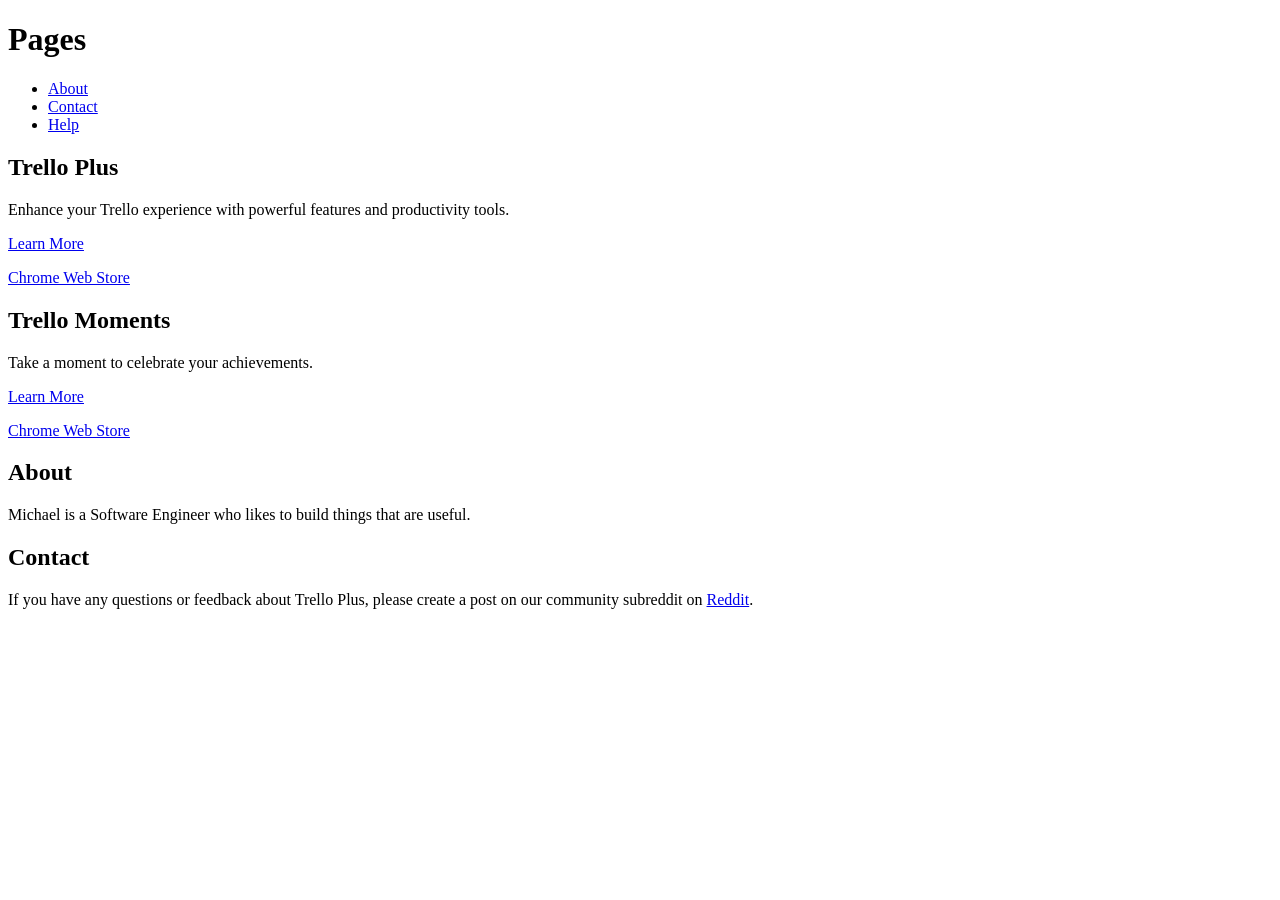
==== index.html @ 114f79a9 "save" ====
<!DOCTYPE html>
<html lang="en">
  <head>
    <meta charset="UTF-8" />
    <meta name="viewport" content="width=device-width, initial-scale=1.0" />
    <title>Pages</title>
    <link rel="icon" type="image/x-icon" href="16.png" />
    <link rel="stylesheet" href="styles.css" />
  </head>
  <body>
    <div class="container">
      <h1>Pages</h1>
      <ul class="nav-links">
        <li><a href="#about" class="custom-underline">About</a></li>
        <li><a href="#contact" class="custom-underline">Contact</a></li>
        <li><a href="https://www.reddit.com/r/trelloplus/" target="_blank" class="custom-underline">Help</a></li>
      </ul>
      <section class="cards-container">
        <div class="card">
          <h2>Trello Plus</h2>
          <p>Enhance your Trello experience with powerful features and productivity tools.</p>
          <a href="trello-plus/index.html" class="button"> Learn More </a>
          <p>
            <a
              href="https://chromewebstore.google.com/detail/trello-plus/mgbidgfgongamigmmgpfbiebedldmdhi"
              class="custom-underline"
              target="_blank"
              >Chrome Web Store</a
            >
          </p>
        </div>
        <div class="card">
          <h2>Trello Moments</h2>
          <p>Take a moment to celebrate your achievements.</p>
          <a href="trello-moments/index.html" class="button"> Learn More </a>
          <p>
            <a
              href="https://chromewebstore.google.com/detail/trello-moments/agffmpomhaiklaadfndogjfepgbbabpb"
              class="custom-underline"
              target="_blank"
              >Chrome Web Store</a
            >
          </p>
        </div>
      </section>
      <section>
        <h2 id="about">About</h2>
        <p>
          Michael is a Software Engineer who likes to build things that are useful.
        </p>
      </section>
      <section>
        <h2 id="contact">Contact</h2>
        <p>
          If you have any questions or feedback about Trello Plus, please create a post on our community subreddit on
          <a href="https://www.reddit.com/r/trelloplus/" target="_blank">Reddit</a>.
        </p>
      </section>
    </div>
  </body>
</html>
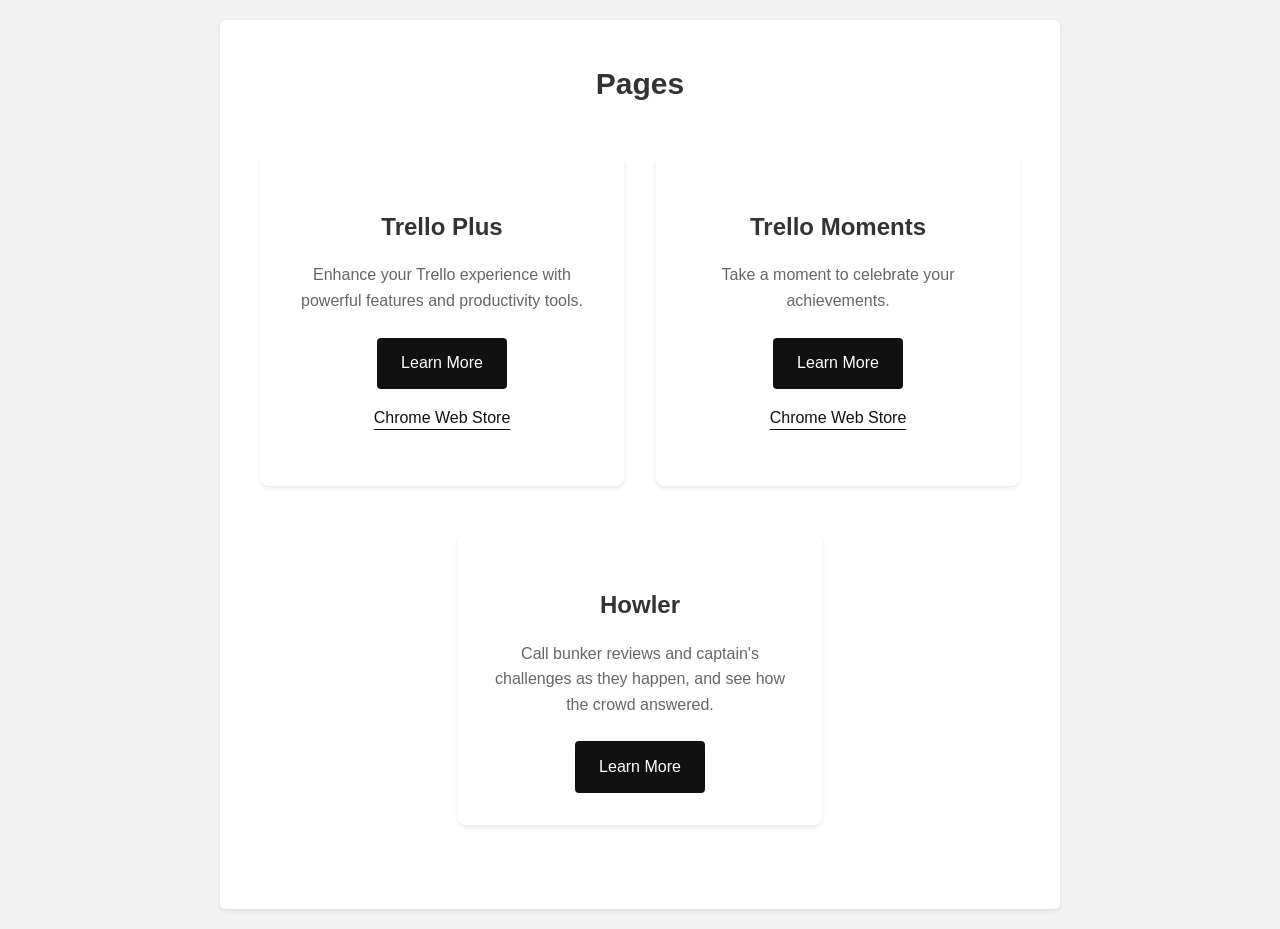
==== commit a8ebb18d: "Add Howler to the site and drop the beta framing for App Store release Add a Howler card to the root" ====
--- a/index.html
+++ b/index.html
@@ -10,11 +10,6 @@
   <body>
     <div class="container">
       <h1>Pages</h1>
-      <ul class="nav-links">
-        <li><a href="#about" class="custom-underline">About</a></li>
-        <li><a href="#contact" class="custom-underline">Contact</a></li>
-        <li><a href="https://www.reddit.com/r/trelloplus/" target="_blank" class="custom-underline">Help</a></li>
-      </ul>
       <section class="cards-container">
         <div class="card">
           <h2>Trello Plus</h2>
@@ -42,19 +37,11 @@
             >
           </p>
         </div>
-      </section>
-      <section>
-        <h2 id="about">About</h2>
-        <p>
-          Michael is a Software Engineer who likes to build things that are useful.
-        </p>
-      </section>
-      <section>
-        <h2 id="contact">Contact</h2>
-        <p>
-          If you have any questions or feedback about Trello Plus, please create a post on our community subreddit on
-          <a href="https://www.reddit.com/r/trelloplus/" target="_blank">Reddit</a>.
-        </p>
+        <div class="card">
+          <h2>Howler</h2>
+          <p>Call bunker reviews and captain's challenges as they happen, and see how the crowd answered.</p>
+          <a href="howler/index.html" class="button"> Learn More </a>
+        </div>
       </section>
     </div>
   </body>
--- a/styles.css
+++ b/styles.css
@@ -0,0 +1,155 @@
+body {
+  font-family: Arial, sans-serif;
+  line-height: 1.6;
+  margin: 0;
+  padding: 20px;
+  background-color: #f4f4f4;
+}
+.container {
+  max-width: 800px;
+  margin: 0 auto;
+  background-color: white;
+  padding: 20px;
+  border-radius: 5px;
+  box-shadow: 0 2px 5px rgba(0, 0, 0, 0.1);
+}
+h1 {
+  color: #333;
+  text-align: center;
+  font-size: 30px;
+  margin-bottom: 0rem;
+}
+h2 {
+  color: #333;
+  text-align: left;
+  font-size: 24px;
+}
+h3 {
+  color: #333;
+  text-align: left;
+  font-size: 18px;
+  font-weight: normal;
+}
+p {
+  color: #666;
+}
+a {
+  color: #111;
+}
+.nav-links {
+  list-style-type: none;
+  padding: 0;
+}
+li {
+  margin-bottom: 10px;
+}
+table {
+  width: 100%;
+  border-collapse: collapse;
+  margin-bottom: 20px;
+  border: 1px solid #ddd;
+}
+
+th,
+td {
+  padding: 12px;
+  text-align: left;
+  vertical-align: top;
+  border: 1px solid #ddd;
+}
+td p {
+  margin: 0;
+}
+section {
+  margin-bottom: 60px;
+}
+.nav-links {
+  list-style-type: none;
+  padding: 0;
+  margin: 0;
+  display: flex;
+  flex-wrap: wrap;
+  justify-content: center;
+}
+.nav-links li {
+  margin: 0.5rem;
+}
+.nav-links a {
+  color: #111;
+  padding: 0.5rem 1rem;
+  display: block;
+}
+.custom-underline {
+  text-decoration: underline;
+  text-underline-offset: 6px;
+}
+.cards-container {
+  display: flex;
+  gap: 2rem;
+  justify-content: center;
+  margin: 3rem 0;
+  flex-wrap: wrap;
+}
+
+.card {
+  background: #fff;
+  border-radius: 8px;
+  box-shadow: 0 2px 4px rgba(0, 0, 0, 0.1);
+  padding: 2rem;
+  text-align: center;
+  width: 100%;
+  max-width: 300px;
+  margin-bottom: 1rem;
+}
+
+.card h2 {
+  margin-bottom: 1rem;
+  text-align: center;
+}
+
+.card p {
+  margin-bottom: 1.5rem;
+}
+
+.button {
+  background: #111;
+  border-radius: 4px;
+  color: white;
+  display: inline-block;
+  padding: 0.8rem 1.5rem;
+  text-decoration: none;
+  transition: background-color 0.2s;
+}
+
+.button:hover {
+  background: #333;
+}
+
+@media (max-width: 768px) {
+  .cards-container {
+    gap: 1rem;
+  }
+
+  .container {
+    padding: 15px;
+  }
+
+  body {
+    padding: 10px;
+  }
+}
+
+@media (max-width: 350px) {
+  .card {
+    padding: 1rem;
+  }
+
+  .button {
+    padding: 0.6rem 1.2rem;
+  }
+}
+
+.back-button {
+  display: inline-block;
+  color: #666;
+}
